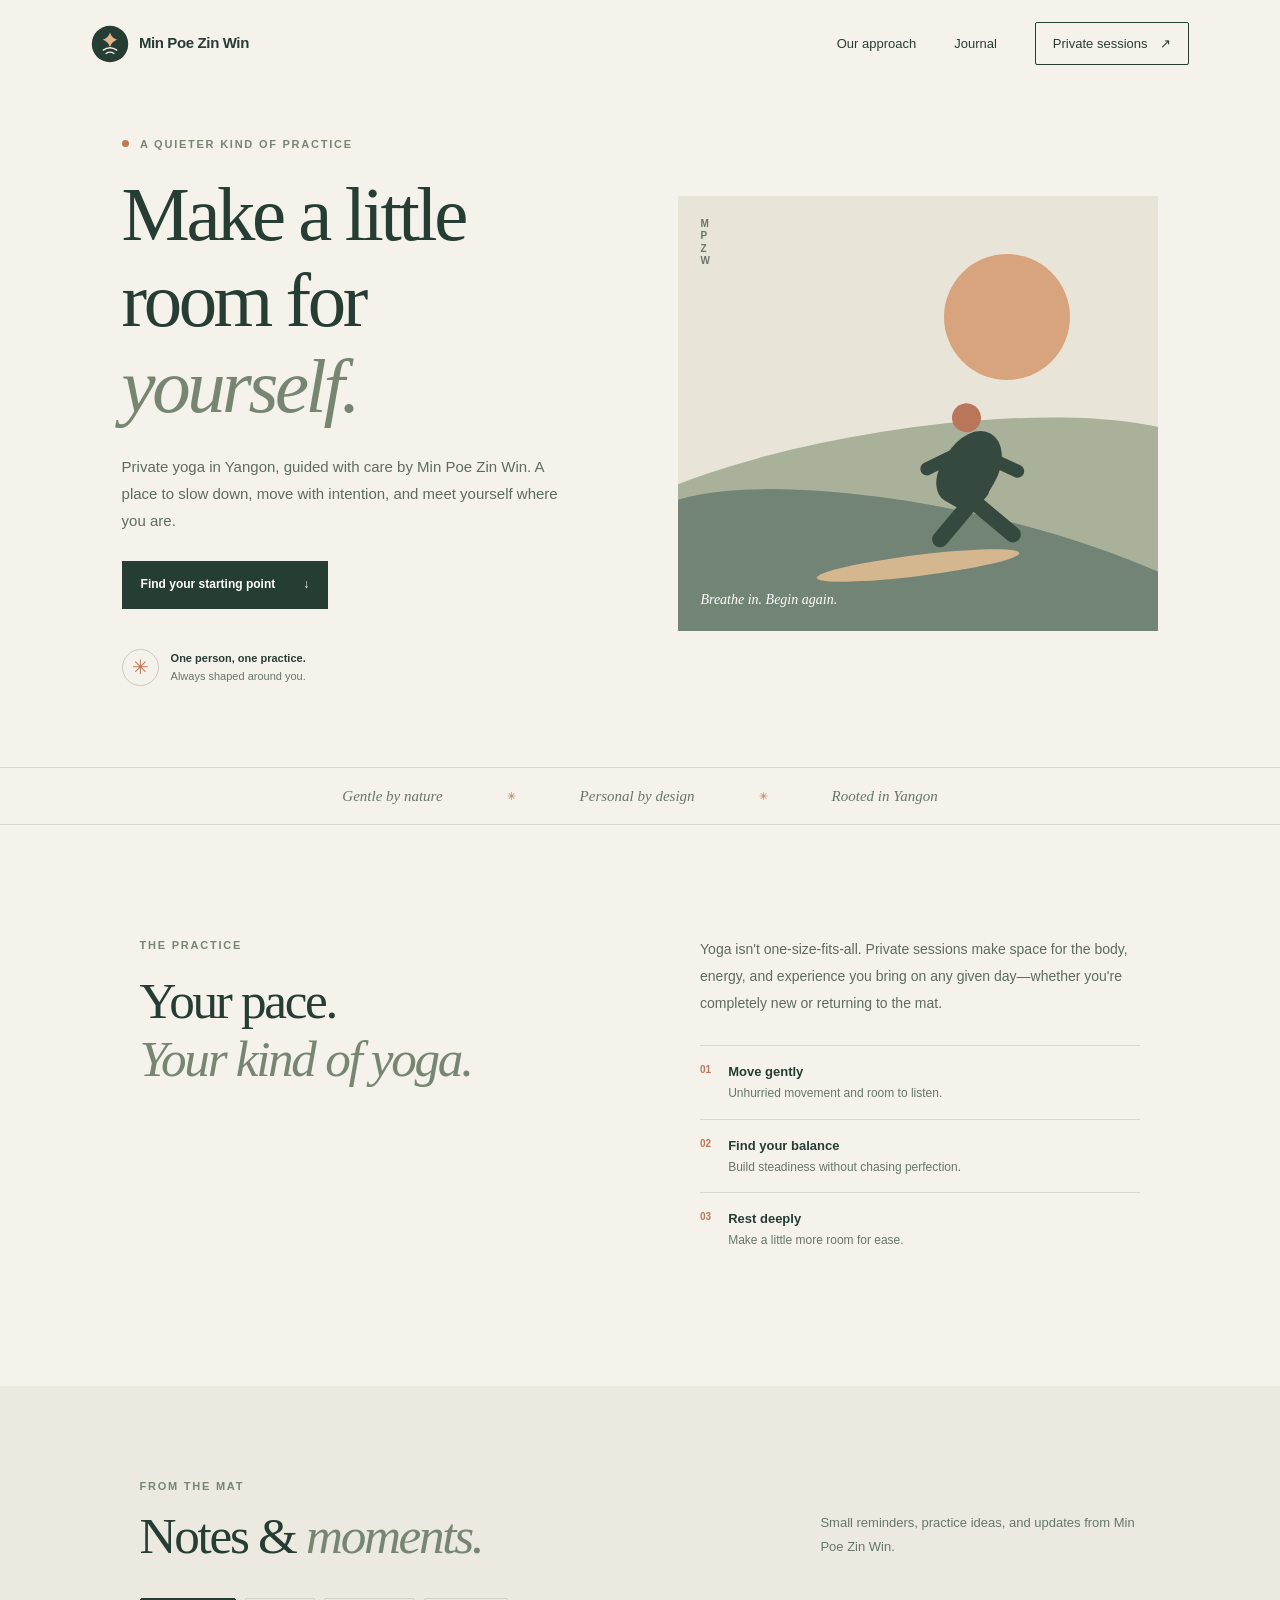
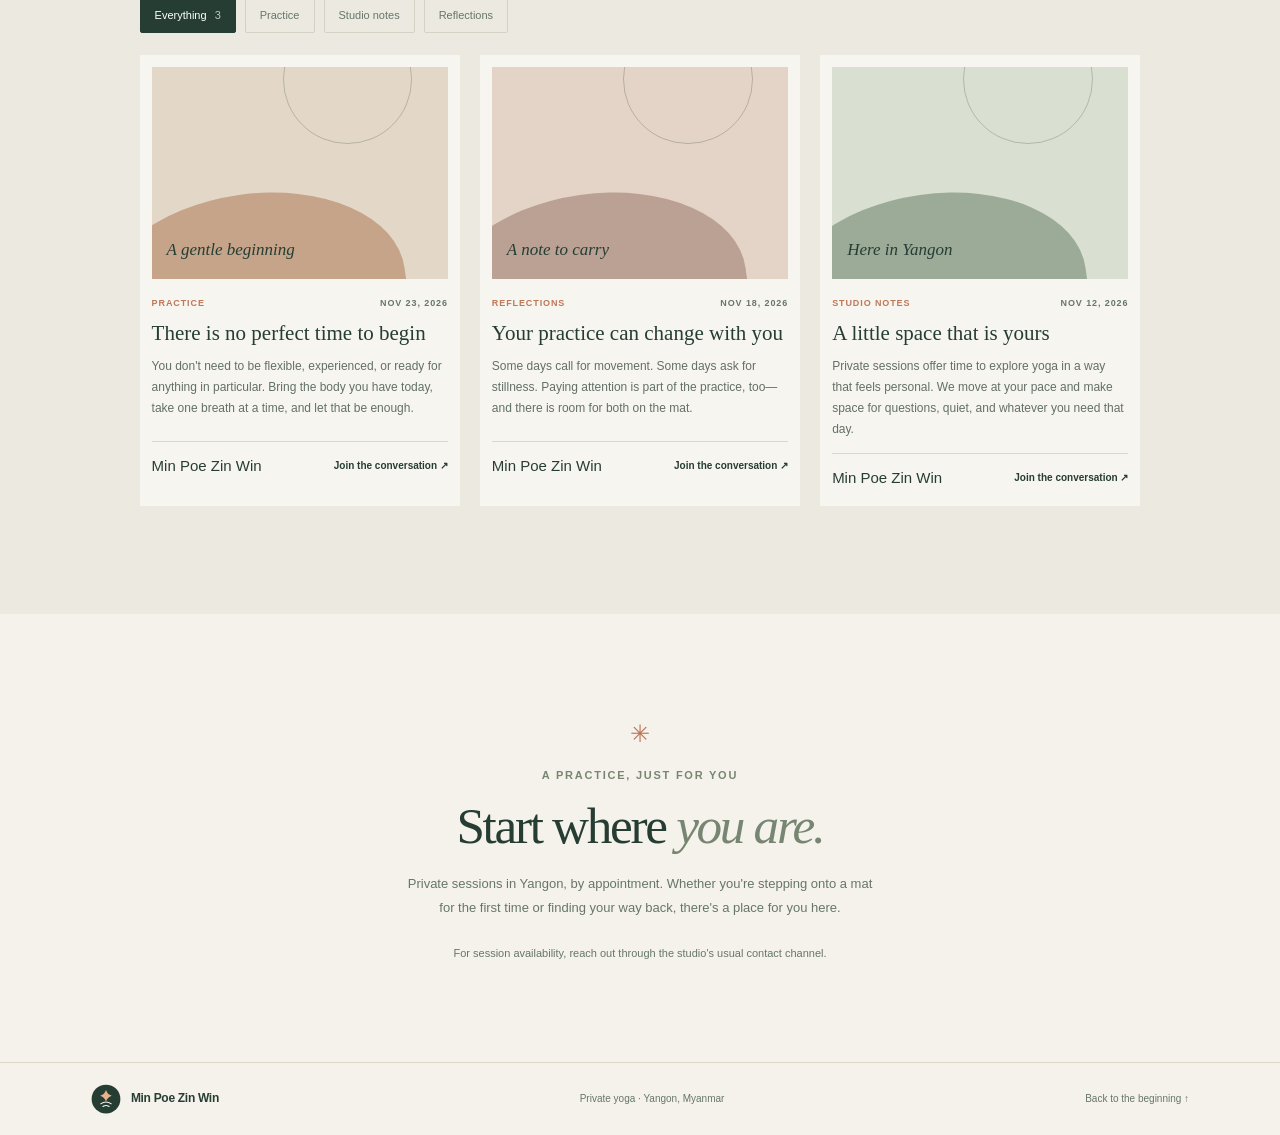
==== index.html @ b7e53327 "Build Min Poe Zin Win yoga website Co-authored-by: Copilot App <223556219+Copilot@users.noreply.gith" ====
<!doctype html>
<html lang="en">
  <head>
    <meta charset="utf-8">
    <meta name="viewport" content="width=device-width, initial-scale=1">
    <meta name="theme-color" content="#f5f2eb">
    <meta name="description" content="Private, thoughtful yoga in Yangon with Min Poe Zin Win. Find gentle practices, studio notes, and updates.">
    <title>Min Poe Zin Win — Private Yoga in Yangon</title>
    <link rel="icon" href="assets/mark.svg" type="image/svg+xml">
    <link rel="stylesheet" href="styles.css">
    <script src="app.js" defer></script>
  </head>
  <body>
    <a class="skip-link" href="#main">Skip to content</a>
    <header class="site-header">
      <a class="brand" href="#top" aria-label="Min Poe Zin Win home">
        <img src="assets/mark.svg" alt="" width="38" height="38">
        <span>Min Poe Zin Win</span>
      </a>
      <nav class="main-nav" aria-label="Main navigation">
        <a href="#approach">Our approach</a>
        <a href="#journal">Journal</a>
        <a class="nav-cta" href="#contact">Private sessions <span aria-hidden="true">↗</span></a>
      </nav>
    </header>

    <main id="main">
      <section class="hero" id="top" aria-labelledby="hero-title">
        <div class="hero-copy">
          <p class="eyebrow"><span class="eyebrow-dot"></span> A quieter kind of practice</p>
          <h1 id="hero-title">Make a little<br>room for <em>yourself.</em></h1>
          <p class="hero-description">Private yoga in Yangon, guided with care by Min Poe Zin Win. A place to slow down, move with intention, and meet yourself where you are.</p>
          <a class="button button-dark" href="#approach">Find your starting point <span aria-hidden="true">↓</span></a>
          <div class="hero-note">
            <span class="note-mark" aria-hidden="true">✳</span>
            <p>One person, one practice.<br><span>Always shaped around you.</span></p>
          </div>
        </div>
        <div class="hero-art" role="img" aria-label="Illustration of a calm yoga practice with a sun and layered hills">
          <div class="art-sun"></div>
          <div class="art-hill art-hill-back"></div>
          <div class="art-hill art-hill-front"></div>
          <div class="art-mat"></div>
          <div class="art-person">
            <span class="person-head"></span>
            <span class="person-body"></span>
            <span class="person-arm person-arm-left"></span>
            <span class="person-arm person-arm-right"></span>
            <span class="person-leg person-leg-left"></span>
            <span class="person-leg person-leg-right"></span>
          </div>
          <span class="art-caption">Breathe in. Begin again.</span>
          <span class="art-stamp" aria-hidden="true">M<br>P<br>Z<br>W</span>
        </div>
      </section>

      <section class="welcome-strip" aria-label="Studio values">
        <p>Gentle by nature</p><span aria-hidden="true">✳</span>
        <p>Personal by design</p><span aria-hidden="true">✳</span>
        <p>Rooted in Yangon</p>
      </section>

      <section class="approach section-shell" id="approach" aria-labelledby="approach-title">
        <div class="section-intro">
          <p class="eyebrow">The practice</p>
          <h2 id="approach-title">Your pace.<br><em>Your kind of yoga.</em></h2>
        </div>
        <div class="approach-copy">
          <p>Yoga isn't one-size-fits-all. Private sessions make space for the body, energy, and experience you bring on any given day—whether you're completely new or returning to the mat.</p>
          <div class="practice-list">
            <div><span class="practice-number">01</span><p><strong>Move gently</strong><br>Unhurried movement and room to listen.</p></div>
            <div><span class="practice-number">02</span><p><strong>Find your balance</strong><br>Build steadiness without chasing perfection.</p></div>
            <div><span class="practice-number">03</span><p><strong>Rest deeply</strong><br>Make a little more room for ease.</p></div>
          </div>
        </div>
      </section>

      <section class="journal" id="journal" aria-labelledby="journal-title">
        <div class="journal-heading section-shell">
          <div>
            <p class="eyebrow">From the mat</p>
            <h2 id="journal-title">Notes &amp; <em>moments.</em></h2>
          </div>
          <p class="journal-intro">Small reminders, practice ideas, and updates from Min Poe Zin Win.</p>
        </div>
        <div class="filters section-shell" role="group" aria-label="Filter journal posts">
          <button class="filter-button is-active" type="button" data-filter="all" aria-pressed="true">Everything <span data-count="all"></span></button>
          <button class="filter-button" type="button" data-filter="practice" aria-pressed="false">Practice</button>
          <button class="filter-button" type="button" data-filter="studio" aria-pressed="false">Studio notes</button>
          <button class="filter-button" type="button" data-filter="notes" aria-pressed="false">Reflections</button>
        </div>
        <div class="post-grid section-shell" id="post-grid" aria-live="polite">
          <p class="feed-message">Gathering the latest notes…</p>
        </div>
      </section>

      <section class="contact section-shell" id="contact" aria-labelledby="contact-title">
        <div class="contact-mark" aria-hidden="true">✳</div>
        <p class="eyebrow">A practice, just for you</p>
        <h2 id="contact-title">Start where <em>you are.</em></h2>
        <p class="contact-copy">Private sessions in Yangon, by appointment. Whether you're stepping onto a mat for the first time or finding your way back, there's a place for you here.</p>
        <div class="contact-action" id="contact-action">
          <p>For session availability, reach out through the studio's usual contact channel.</p>
        </div>
      </section>
    </main>

    <footer class="site-footer">
      <a class="brand footer-brand" href="#top">
        <img src="assets/mark.svg" alt="" width="30" height="30">
        <span>Min Poe Zin Win</span>
      </a>
      <p>Private yoga · Yangon, Myanmar</p>
      <a href="#top">Back to the beginning ↑</a>
    </footer>
  </body>
</html>
---- styles.css ----
:root {
  color-scheme: light;
  --paper: #f5f2eb;
  --paper-deep: #ebe6da;
  --ink: #263d34;
  --ink-soft: #66766b;
  --moss: #768672;
  --clay: #bd785a;
  --line: #dcd7ca;
  --serif: "Playfair Display", Georgia, serif;
  --sans: "DM Sans", "Segoe UI", sans-serif;
}

* { box-sizing: border-box; }
html { scroll-behavior: smooth; }
body { margin: 0; background: var(--paper); color: var(--ink); font-family: var(--sans); font-size: 15px; line-height: 1.65; }
a { color: inherit; }
button { font: inherit; }
.skip-link { position: absolute; z-index: 20; top: 8px; left: 8px; padding: 10px 14px; transform: translateY(-150%); background: var(--ink); color: white; }
.skip-link:focus { transform: translateY(0); }
.site-header { display: flex; align-items: center; justify-content: space-between; max-width: 1440px; margin: auto; padding: 22px 7.1%; }
.brand { display: inline-flex; align-items: center; gap: 10px; text-decoration: none; font-size: 15px; font-weight: 700; letter-spacing: -.025em; }
.brand img { display: block; }
.main-nav { display: flex; align-items: center; gap: 38px; font-size: 13px; }
.main-nav a, .site-footer a { text-decoration: none; }
.main-nav a:hover, .site-footer a:hover { color: var(--clay); }
.main-nav .nav-cta { padding: 10px 17px; border: 1px solid var(--ink); border-radius: 2px; }
.nav-cta span { padding-left: 9px; }
.hero { display: grid; grid-template-columns: 1fr 1fr; gap: 7%; align-items: center; max-width: 1440px; min-height: 604px; margin: auto; padding: 48px 9.5% 76px; }
.hero-copy { max-width: 510px; padding-bottom: 5px; }
.eyebrow { margin: 0 0 18px; color: var(--moss); font-size: 11px; font-weight: 700; letter-spacing: .16em; text-transform: uppercase; }
.eyebrow-dot { display: inline-block; width: 7px; height: 7px; margin-right: 7px; border-radius: 50%; background: var(--clay); vertical-align: 1px; }
h1, h2 { margin: 0; font-family: var(--serif); font-weight: 500; letter-spacing: -.045em; line-height: 1.12; }
h1 { font-size: clamp(52px, 6vw, 79px); }
h1 em, h2 em { color: var(--moss); font-weight: 500; }
.hero-description { max-width: 440px; margin: 23px 0 27px; color: #5d6b61; font-size: 15px; line-height: 1.8; }
.button { display: inline-flex; align-items: center; justify-content: space-between; gap: 28px; min-height: 48px; padding: 0 19px; text-decoration: none; font-size: 12px; font-weight: 600; }
.button-dark { background: var(--ink); color: #fff; transition: background .2s ease, transform .2s ease; }
.button-dark:hover { transform: translateY(-2px); background: #38564a; }
.hero-note { display: flex; align-items: center; gap: 12px; margin-top: 40px; }
.note-mark { display: grid; width: 37px; height: 37px; place-items: center; border: 1px solid #c8caba; border-radius: 50%; color: var(--clay); font-size: 20px; }
.hero-note p { margin: 0; font-size: 11px; font-weight: 600; line-height: 1.65; }
.hero-note p span { color: var(--ink-soft); font-weight: 400; }
.hero-art { position: relative; width: min(100%, 480px); height: 435px; justify-self: end; overflow: hidden; background: #e8e4d7; }
.art-sun { position: absolute; top: 58px; right: 88px; width: 126px; height: 126px; border-radius: 50%; background: #d7a47d; }
.art-hill { position: absolute; right: -15%; bottom: -27%; left: -12%; height: 65%; border-radius: 50% 50% 0 0 / 30% 30% 0 0; }
.art-hill-back { bottom: -19%; left: -21%; background: #aab19a; transform: rotate(-9deg); }
.art-hill-front { bottom: -37%; right: -20%; background: #718475; transform: rotate(12deg); }
.art-mat { position: absolute; bottom: 55px; left: 50%; width: 204px; height: 21px; border-radius: 50%; background: #d4b68f; transform: translateX(-50%) rotate(-7deg); }
.art-person { position: absolute; bottom: 74px; left: calc(50% - 13px); width: 135px; height: 164px; transform: rotate(-8deg); }
.person-head, .person-body, .person-arm, .person-leg { position: absolute; display: block; background: #35493e; }
.person-head { top: 10px; left: 55px; width: 29px; height: 29px; border-radius: 50%; background: #b97658; }
.person-body { top: 35px; left: 39px; width: 55px; height: 81px; border-radius: 50% 50% 38% 38%; transform: rotate(38deg); }
.person-arm { top: 50px; width: 13px; height: 70px; border-radius: 20px; transform-origin: top; }
.person-arm-left { left: 53px; transform: rotate(-57deg); }
.person-arm-right { left: 77px; transform: rotate(72deg); }
.person-leg { top: 93px; width: 16px; height: 80px; border-radius: 20px; transform-origin: top; }
.person-leg-left { left: 43px; transform: rotate(-42deg); }
.person-leg-right { left: 72px; transform: rotate(48deg); }
.art-caption { position: absolute; bottom: 19px; left: 22px; color: #fff; font-family: var(--serif); font-size: 14px; font-style: italic; }
.art-stamp { position: absolute; top: 22px; left: 22px; color: rgba(38, 61, 52, .66); font-size: 10px; font-weight: 700; line-height: 1.25; }
.welcome-strip { display: flex; align-items: center; justify-content: center; gap: clamp(16px, 5vw, 72px); padding: 16px 24px; border-top: 1px solid var(--line); border-bottom: 1px solid var(--line); color: var(--ink-soft); }
.welcome-strip p { margin: 0; font-family: var(--serif); font-size: 15px; font-style: italic; }
.welcome-strip span { color: var(--clay); font-size: 11px; }
.section-shell { max-width: 1180px; margin: auto; padding-right: 7%; padding-left: 7%; }
.approach { display: grid; grid-template-columns: 1fr 1fr; gap: 12%; padding-top: 111px; padding-bottom: 120px; }
h2 { font-size: clamp(38px, 4vw, 52px); }
.approach-copy > p { max-width: 500px; margin: 0 0 29px; color: #5d6b61; font-size: 14px; line-height: 1.9; }
.practice-list > div { display: flex; gap: 17px; padding: 15px 0; border-top: 1px solid var(--line); }
.practice-number { padding-top: 1px; color: var(--clay); font-size: 10px; font-weight: 700; }
.practice-list p { margin: 0; color: var(--ink-soft); font-size: 12px; line-height: 1.7; }
.practice-list strong { color: var(--ink); font-size: 13px; }
.journal { padding: 91px 0 108px; background: #ece9e0; }
.journal-heading { display: flex; align-items: end; justify-content: space-between; gap: 30px; }
.journal-heading .eyebrow { margin-bottom: 12px; }
.journal-intro { max-width: 320px; margin: 0 0 6px; color: var(--ink-soft); font-size: 13px; line-height: 1.8; }
.filters { display: flex; flex-wrap: wrap; gap: 9px; margin-top: 34px; margin-bottom: 22px; }
.filter-button { min-height: 35px; padding: 0 14px; border: 1px solid #d5d1c5; border-radius: 2px; background: transparent; color: var(--ink-soft); cursor: pointer; font-size: 11px; }
.filter-button:hover, .filter-button.is-active { border-color: var(--ink); background: var(--ink); color: #fff; }
.filter-button:focus-visible, a:focus-visible, button:focus-visible { outline: 3px solid #bd785a; outline-offset: 3px; }
.filter-button [data-count] { padding-left: 5px; opacity: .7; }
.post-grid { display: grid; grid-template-columns: repeat(3, minmax(0, 1fr)); gap: 20px; }
.feed-message { grid-column: 1 / -1; margin: 14px 0; color: var(--ink-soft); font-size: 13px; }
.post-card { min-width: 0; padding: 12px 12px 0; background: #f7f5ef; }
.post-gallery, .post-art { position: relative; display: block; width: 100%; aspect-ratio: 1.4; overflow: hidden; background: #e6dece; }
.post-gallery { display: grid; grid-template-columns: 1fr; gap: 2px; }
.post-gallery.has-multiple { grid-template-columns: repeat(2, 1fr); }
.post-gallery img { width: 100%; height: 100%; min-height: 0; object-fit: cover; }
.post-art { display: flex; align-items: end; padding: 15px; }
.post-art::before, .post-art::after { position: absolute; display: block; content: ""; }
.post-art::before { top: -25%; right: 12%; width: 43%; aspect-ratio: 1; border: 1px solid rgba(38, 61, 52, .24); border-radius: 50%; }
.post-art::after { right: 14%; bottom: -50%; left: -18%; height: 90%; border-radius: 50% 50% 0 0; background: rgba(82, 111, 87, .4); transform: rotate(-8deg); }
.post-art--practice { background: #e3d8c8; }
.post-art--practice::after { background: rgba(174, 123, 86, .55); }
.post-art--studio { background: #d9e0d2; }
.post-art--studio::after { background: rgba(97, 121, 97, .5); }
.post-art--notes { background: #e4d3c7; }
.post-art--notes::after { background: rgba(133, 100, 84, .45); }
.post-art-label { position: relative; z-index: 1; color: var(--ink); font-family: var(--serif); font-size: 17px; font-style: italic; }
.post-meta { display: flex; align-items: center; justify-content: space-between; gap: 10px; margin: 17px 0 9px; color: var(--ink-soft); font-size: 9px; font-weight: 600; letter-spacing: .1em; text-transform: uppercase; }
.post-category { color: var(--clay); }
.post-card h3 { margin: 0 0 9px; font-family: var(--serif); font-size: 21px; font-weight: 500; line-height: 1.3; }
.post-body { min-height: 72px; margin: 0 0 13px; color: #627067; font-size: 12px; line-height: 1.75; white-space: pre-line; }
.post-actions { display: flex; align-items: center; justify-content: space-between; gap: 12px; padding: 12px 0 15px; border-top: 1px solid var(--line); }
.post-actions a { color: var(--ink); font-size: 10px; font-weight: 600; text-decoration: none; }
.post-actions a:hover { color: var(--clay); }
.contact { padding-top: 100px; padding-bottom: 100px; text-align: center; }
.contact-mark { margin-bottom: 13px; color: var(--clay); font-size: 24px; }
.contact .eyebrow { margin-bottom: 13px; }
.contact-copy { max-width: 480px; margin: 17px auto 23px; color: var(--ink-soft); font-size: 13px; line-height: 1.9; }
.contact-action p { margin: 0; color: var(--ink-soft); font-size: 11px; }
.contact-action .button { margin-top: 7px; }
.site-footer { display: flex; align-items: center; justify-content: space-between; gap: 20px; padding: 21px 7.1%; border-top: 1px solid var(--line); color: var(--ink-soft); font-size: 10px; }
.site-footer p { margin: 0; }
.footer-brand { color: var(--ink); font-size: 12px; }
.footer-brand img { width: 30px; height: 30px; }
@media (min-width: 1441px) { .hero { min-height: 660px; } }
@media (max-width: 850px) {
  .site-header { padding-right: 5%; padding-left: 5%; }
  .hero { gap: 5%; padding-right: 6%; padding-left: 6%; }
  .hero-art { height: 380px; }
  .approach { gap: 7%; }
  .section-shell { padding-right: 5%; padding-left: 5%; }
  .post-grid { gap: 13px; }
  .post-card { padding-right: 9px; padding-left: 9px; }
  .post-card h3 { font-size: 18px; }
}
@media (max-width: 650px) {
  .site-header { padding-top: 15px; padding-bottom: 15px; }
  .brand { gap: 7px; font-size: 13px; }
  .brand img { width: 32px; height: 32px; }
  .main-nav { gap: 15px; }
  .main-nav a { font-size: 11px; }
  .main-nav a:first-child { display: none; }
  .main-nav .nav-cta { padding: 7px 9px; }
  .hero { grid-template-columns: 1fr; gap: 34px; padding-top: 46px; padding-bottom: 50px; }
  .hero-copy { max-width: 520px; }
  h1 { font-size: clamp(54px, 12vw, 73px); }
  .hero-description { font-size: 14px; }
  .hero-note { margin-top: 28px; }
  .hero-art { width: 100%; height: min(80vw, 385px); justify-self: stretch; }
  .welcome-strip { gap: 12px; padding: 14px 10px; }
  .welcome-strip p { font-size: 12px; }
  .welcome-strip span { font-size: 9px; }
  .approach { grid-template-columns: 1fr; gap: 28px; padding-top: 72px; padding-bottom: 76px; }
  .journal { padding-top: 70px; padding-bottom: 75px; }
  .journal-heading { display: block; }
  .journal-intro { margin-top: 13px; }
  .filters { gap: 7px; margin-top: 25px; }
  .filter-button { padding: 0 10px; font-size: 10px; }
  .post-grid { grid-template-columns: 1fr; gap: 16px; }
  .post-card { padding: 12px 12px 0; }
  .post-card h3 { font-size: 21px; }
  .post-body { min-height: 0; }
  .post-gallery, .post-art { aspect-ratio: 1.65; }
  .contact { padding-top: 75px; padding-bottom: 77px; }
  .site-footer { flex-wrap: wrap; padding: 18px 5%; }
  .site-footer p { order: 1; width: 100%; }
}
@media (prefers-reduced-motion: reduce) {
  html { scroll-behavior: auto; }
  *, *::before, *::after { transition-duration: .01ms !important; }
}
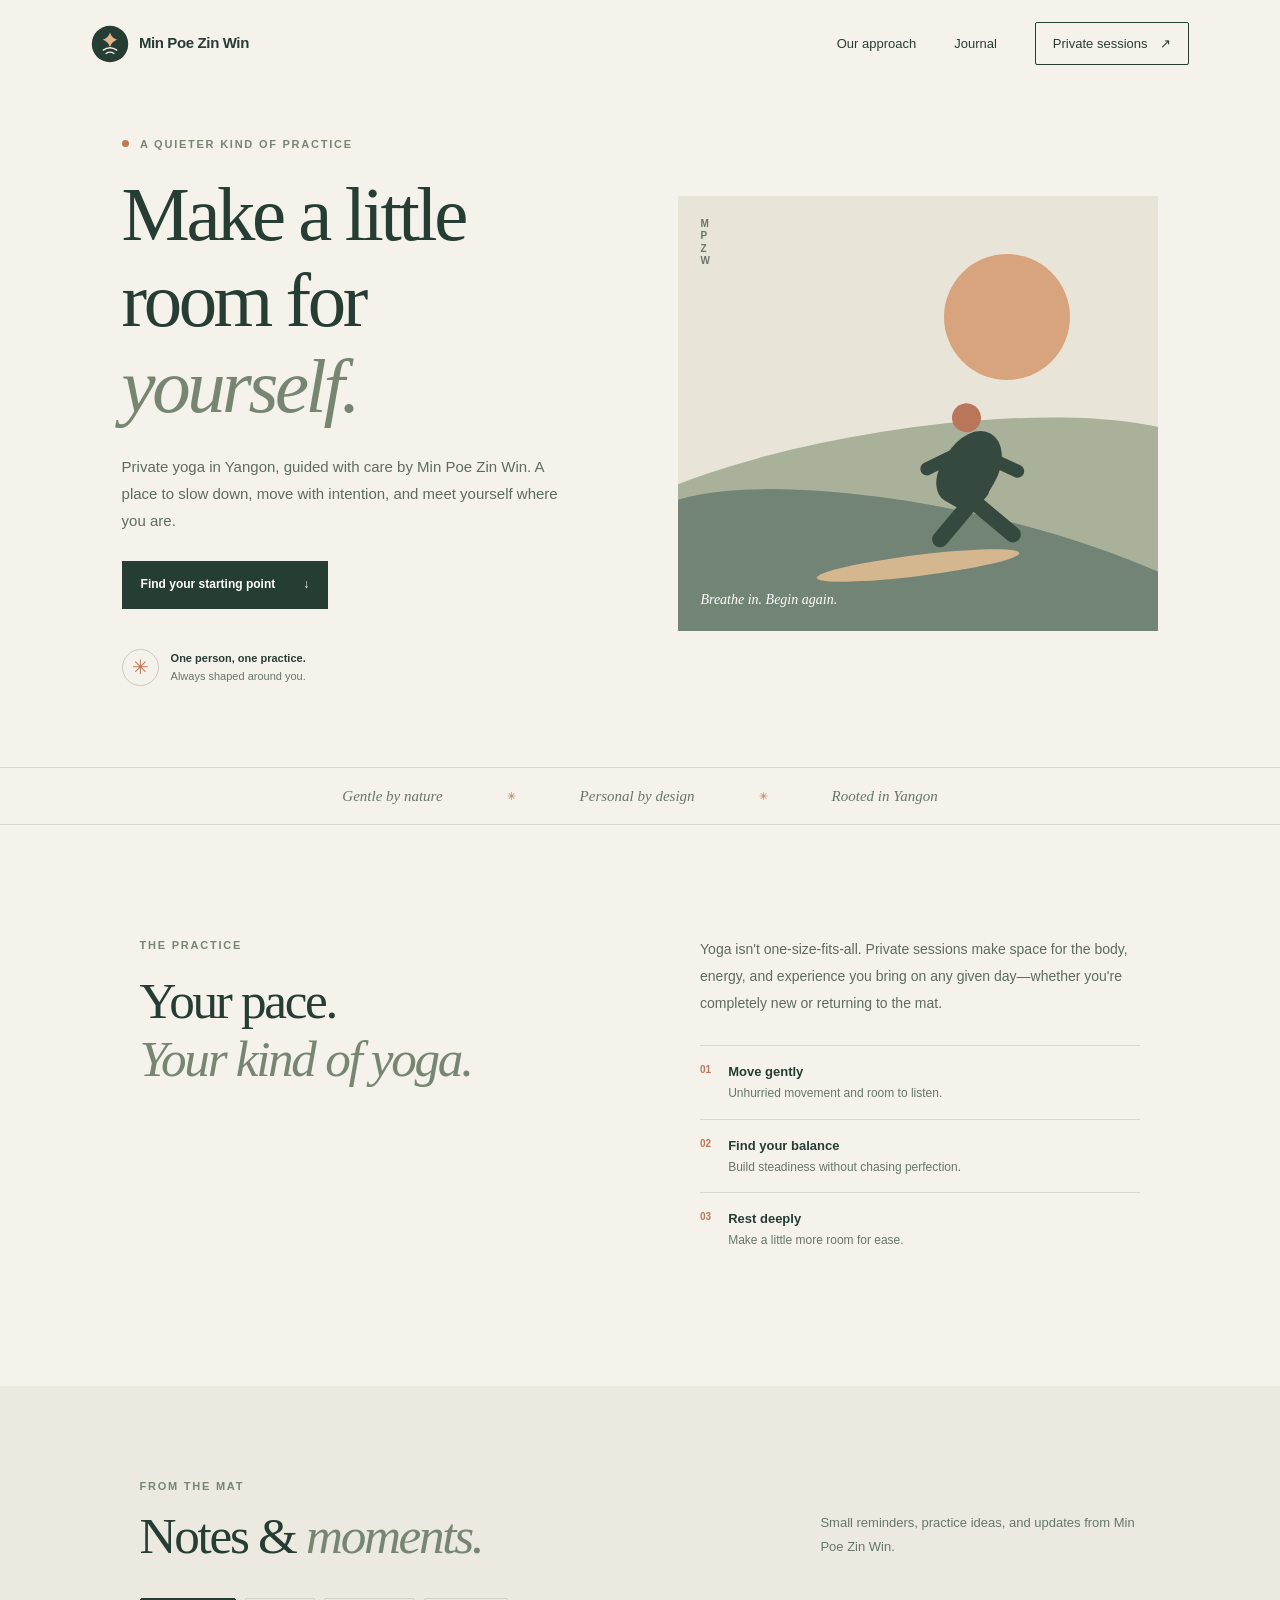
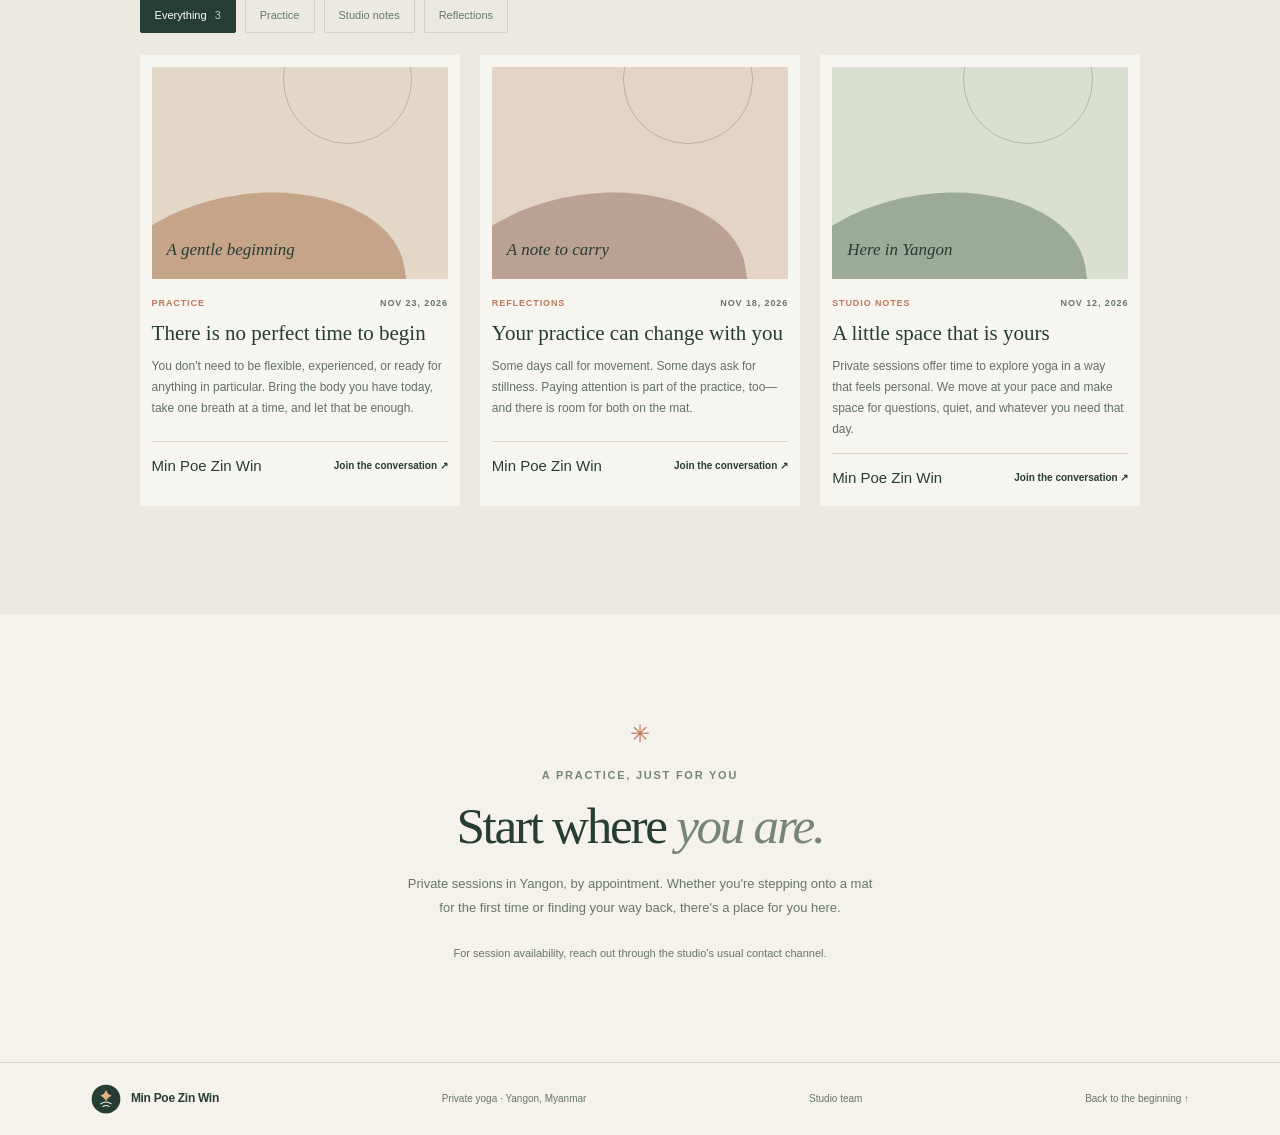
==== commit c55adb64: "Add GitHub-based photo publishing flow Co-authored-by: Copilot App <223556219+Copilot@users.noreply." ====
--- a/index.html
+++ b/index.html
@@ -111,6 +111,7 @@
         <span>Min Poe Zin Win</span>
       </a>
       <p>Private yoga · Yangon, Myanmar</p>
+      <a href="admin.html">Studio team</a>
       <a href="#top">Back to the beginning ↑</a>
     </footer>
   </body>
--- a/styles.css
+++ b/styles.css
@@ -114,6 +114,53 @@
 .site-footer p { margin: 0; }
 .footer-brand { color: var(--ink); font-size: 12px; }
 .footer-brand img { width: 30px; height: 30px; }
+.admin-shell { max-width: 1050px; margin: auto; padding: 66px 7% 90px; }
+.admin-back { color: var(--ink-soft); font-size: 12px; text-decoration: none; }
+.admin-back:hover { color: var(--clay); }
+.admin-intro { max-width: 700px; margin: 42px 0 34px; }
+.admin-intro h1 { font-size: clamp(42px, 6vw, 64px); }
+.admin-intro > p:last-child { max-width: 590px; margin: 17px 0 0; color: var(--ink-soft); }
+.admin-notice { margin-bottom: 30px; padding: 16px 19px; border-left: 3px solid var(--moss); background: #e9e9df; color: #536258; font-size: 12px; line-height: 1.8; }
+.admin-notice strong { color: var(--ink); }
+.admin-grid { display: grid; grid-template-columns: minmax(0, 1.1fr) minmax(260px, .9fr); gap: 24px; align-items: start; }
+.admin-panel { padding: 24px; background: #fffdfa; }
+.admin-panel h2 { margin: 0 0 18px; font-family: var(--serif); font-size: 25px; font-weight: 500; }
+.admin-field { display: grid; gap: 7px; margin-bottom: 17px; }
+.admin-field label { color: var(--ink); font-size: 11px; font-weight: 700; }
+.admin-field small, .admin-help { color: var(--ink-soft); font-size: 10px; line-height: 1.7; }
+.admin-field input, .admin-field select, .admin-field textarea, .admin-output {
+  width: 100%;
+  padding: 11px 12px;
+  border: 1px solid #d5d1c5;
+  border-radius: 0;
+  background: #fff;
+  color: var(--ink);
+  font: inherit;
+  font-size: 12px;
+}
+.admin-field textarea { min-height: 100px; resize: vertical; }
+.admin-field input:focus, .admin-field select:focus, .admin-field textarea:focus, .admin-output:focus { outline: 2px solid var(--moss); outline-offset: 2px; }
+.admin-field input[type="file"] { padding: 9px; }
+.admin-field input[type="file"]::file-selector-button { margin-right: 10px; padding: 7px 10px; border: 0; background: var(--paper-deep); color: var(--ink); cursor: pointer; font: inherit; }
+.admin-actions { display: flex; flex-wrap: wrap; gap: 10px; margin-top: 20px; }
+.admin-button, .admin-link-button { display: inline-flex; min-height: 42px; align-items: center; justify-content: center; padding: 0 14px; border: 1px solid var(--ink); background: var(--ink); color: #fff; cursor: pointer; font: inherit; font-size: 11px; font-weight: 600; text-align: center; text-decoration: none; }
+.admin-button:hover, .admin-link-button:hover { background: #38564a; }
+.admin-link-button.secondary { background: transparent; color: var(--ink); }
+.admin-link-button.secondary:hover { background: var(--paper-deep); }
+.admin-preview { min-height: 180px; margin-bottom: 16px; overflow: hidden; background: var(--paper-deep); }
+.admin-preview img { display: block; width: 100%; max-height: 300px; object-fit: cover; }
+.admin-preview-placeholder { display: grid; min-height: 180px; place-items: center; padding: 24px; color: var(--ink-soft); font-family: var(--serif); font-size: 16px; font-style: italic; text-align: center; }
+.admin-preview-category { margin: 18px 0 7px; color: var(--clay); font-size: 9px; font-weight: 700; letter-spacing: .12em; text-transform: uppercase; }
+.admin-preview h3 { margin: 0; font-family: var(--serif); font-size: 24px; font-weight: 500; line-height: 1.3; }
+.admin-preview-caption { margin: 10px 0 0; color: var(--ink-soft); font-size: 12px; line-height: 1.8; white-space: pre-line; }
+.admin-status { min-height: 26px; margin: 12px 0 0; color: var(--ink-soft); font-size: 11px; }
+.admin-status[data-kind="error"] { color: #a13e2d; }
+.admin-status[data-kind="success"] { color: #38664c; }
+.admin-output-wrap { margin-top: 22px; }
+.admin-output-wrap[hidden], .admin-preview img[hidden] { display: none; }
+.admin-output { min-height: 300px; margin-top: 9px; font-family: Consolas, "Courier New", monospace; font-size: 10px; line-height: 1.5; }
+.admin-publish-steps { margin: 24px 0 0; padding: 18px 20px; background: #e9e9df; color: #536258; font-size: 11px; line-height: 1.9; }
+.admin-publish-steps strong { color: var(--ink); }
 @media (min-width: 1441px) { .hero { min-height: 660px; } }
 @media (max-width: 850px) {
   .site-header { padding-right: 5%; padding-left: 5%; }
@@ -124,6 +171,7 @@
   .post-grid { gap: 13px; }
   .post-card { padding-right: 9px; padding-left: 9px; }
   .post-card h3 { font-size: 18px; }
+  .admin-shell { padding-right: 5%; padding-left: 5%; }
 }
 @media (max-width: 650px) {
   .site-header { padding-top: 15px; padding-bottom: 15px; }
@@ -156,6 +204,11 @@
   .contact { padding-top: 75px; padding-bottom: 77px; }
   .site-footer { flex-wrap: wrap; padding: 18px 5%; }
   .site-footer p { order: 1; width: 100%; }
+  .admin-shell { padding-top: 44px; padding-bottom: 60px; }
+  .admin-intro { margin-top: 32px; }
+  .admin-grid { grid-template-columns: 1fr; }
+  .admin-panel { padding: 18px; }
+  .site-footer > a:not(.brand) { font-size: 9px; }
 }
 @media (prefers-reduced-motion: reduce) {
   html { scroll-behavior: auto; }
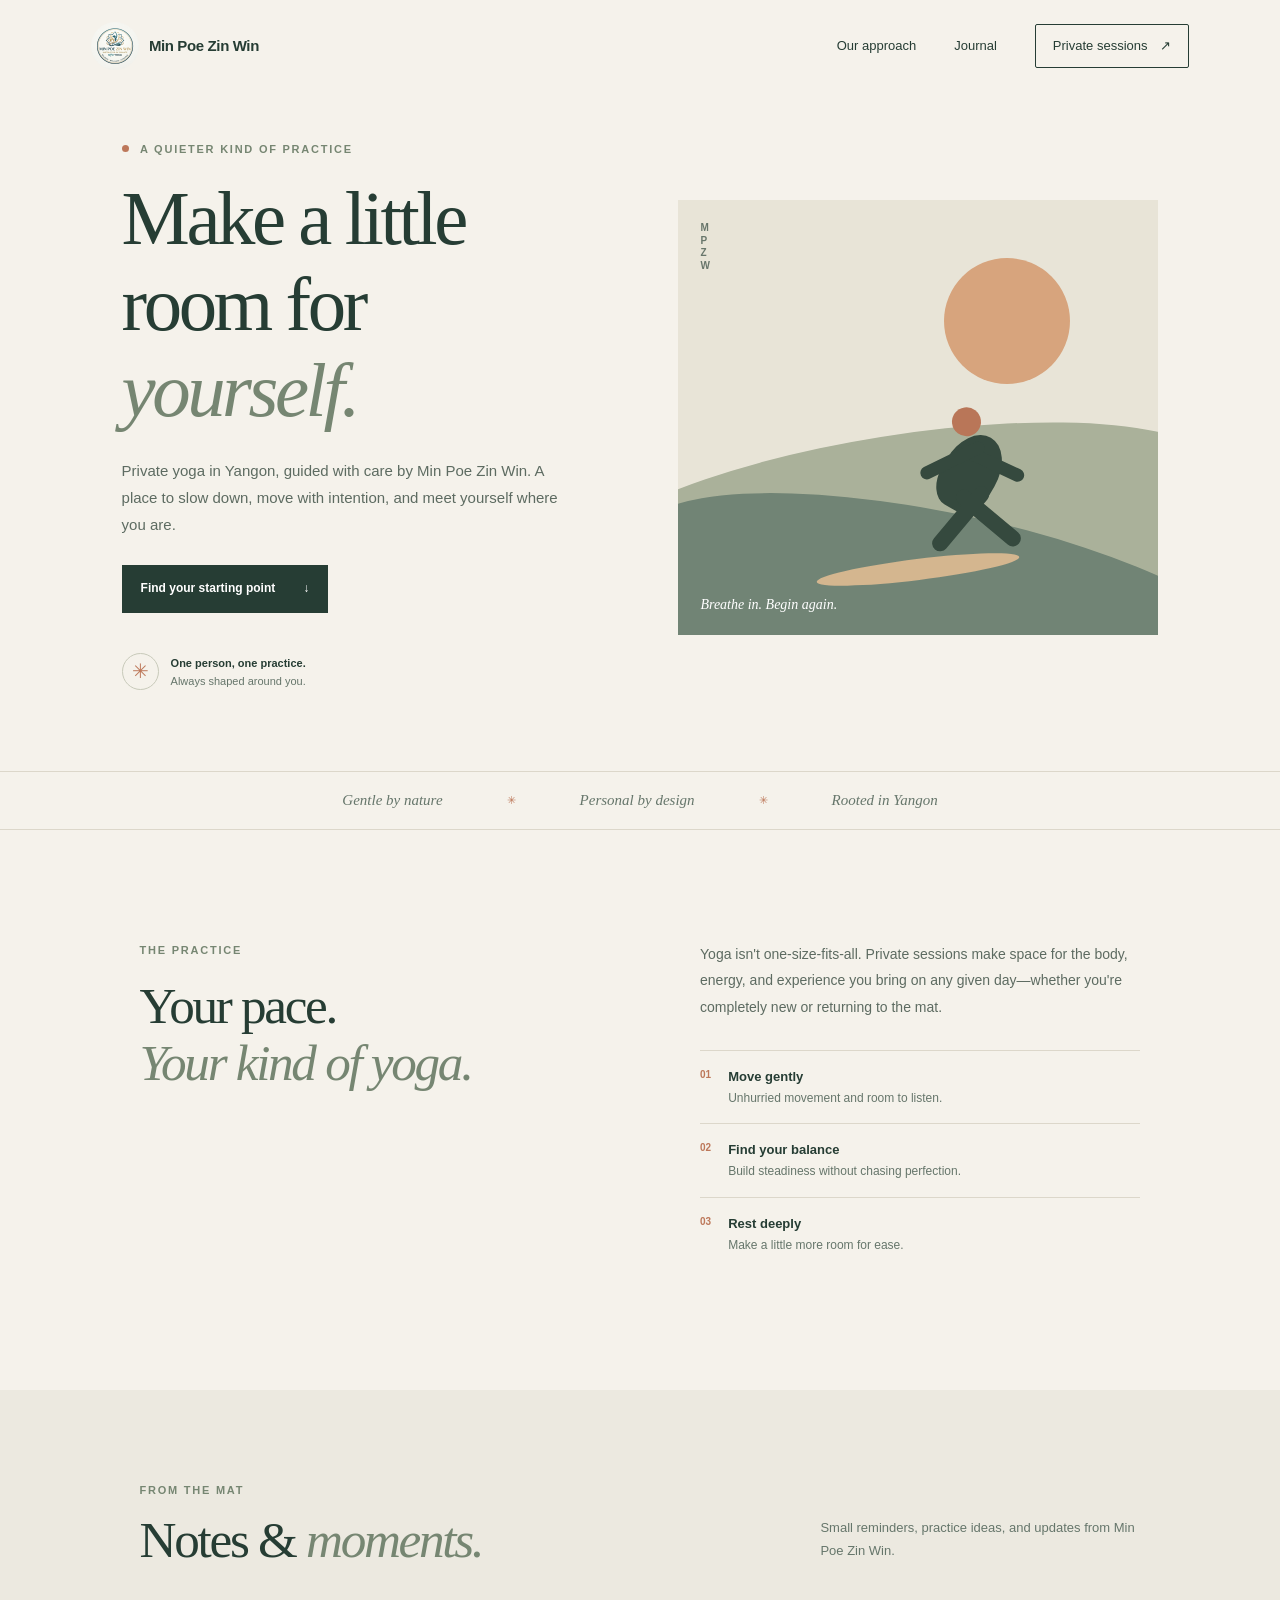
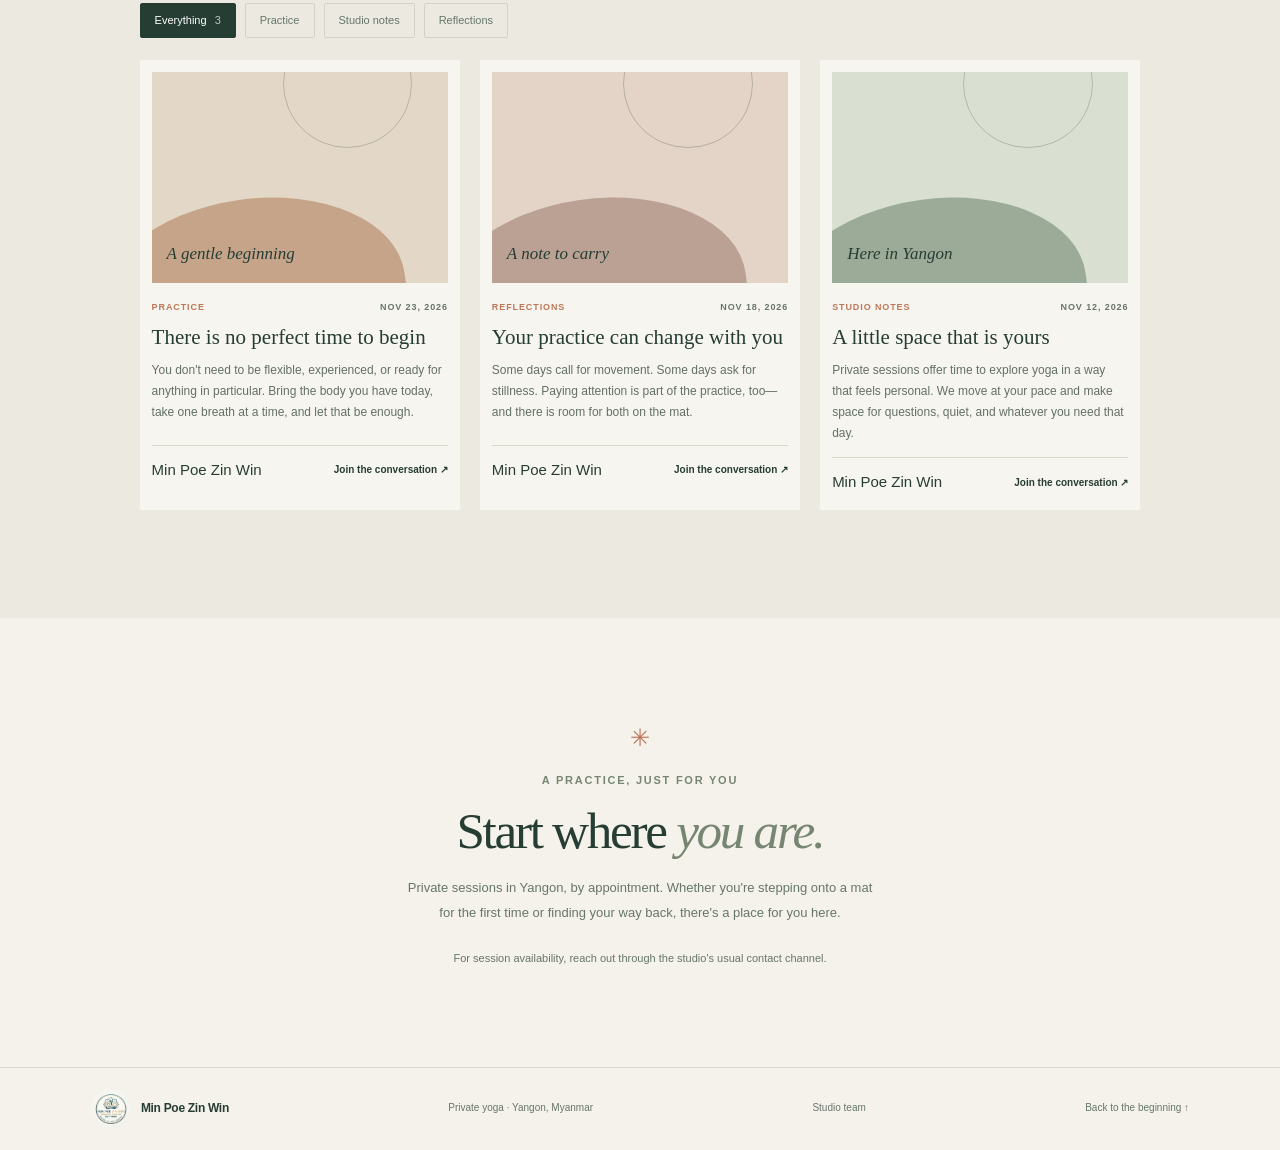
==== commit 129dcadb: "Apply official Min Poe Zin Win logo Co-authored-by: Copilot App <223556219+Copilot@users.noreply.git" ====
--- a/index.html
+++ b/index.html
@@ -6,7 +6,8 @@
     <meta name="theme-color" content="#f5f2eb">
     <meta name="description" content="Private, thoughtful yoga in Yangon with Min Poe Zin Win. Find gentle practices, studio notes, and updates.">
     <title>Min Poe Zin Win — Private Yoga in Yangon</title>
-    <link rel="icon" href="assets/mark.svg" type="image/svg+xml">
+    <link rel="icon" href="assets/favicon-32.png" type="image/png" sizes="32x32">
+    <link rel="apple-touch-icon" href="assets/apple-touch-icon.png" sizes="180x180">
     <link rel="stylesheet" href="styles.css">
     <script src="app.js" defer></script>
   </head>
@@ -14,7 +15,7 @@
     <a class="skip-link" href="#main">Skip to content</a>
     <header class="site-header">
       <a class="brand" href="#top" aria-label="Min Poe Zin Win home">
-        <img src="assets/mark.svg" alt="" width="38" height="38">
+        <img src="assets/min-poe-zin-win-logo.jpeg" alt="Min Poe Zin Win" width="48" height="48">
         <span>Min Poe Zin Win</span>
       </a>
       <nav class="main-nav" aria-label="Main navigation">
@@ -107,7 +108,7 @@
 
     <footer class="site-footer">
       <a class="brand footer-brand" href="#top">
-        <img src="assets/mark.svg" alt="" width="30" height="30">
+        <img src="assets/min-poe-zin-win-logo.jpeg" alt="Min Poe Zin Win" width="40" height="40">
         <span>Min Poe Zin Win</span>
       </a>
       <p>Private yoga · Yangon, Myanmar</p>
--- a/styles.css
+++ b/styles.css
@@ -20,7 +20,7 @@
 .skip-link:focus { transform: translateY(0); }
 .site-header { display: flex; align-items: center; justify-content: space-between; max-width: 1440px; margin: auto; padding: 22px 7.1%; }
 .brand { display: inline-flex; align-items: center; gap: 10px; text-decoration: none; font-size: 15px; font-weight: 700; letter-spacing: -.025em; }
-.brand img { display: block; }
+.brand img { display: block; flex: 0 0 auto; border-radius: 50%; object-fit: cover; object-position: center; }
 .main-nav { display: flex; align-items: center; gap: 38px; font-size: 13px; }
 .main-nav a, .site-footer a { text-decoration: none; }
 .main-nav a:hover, .site-footer a:hover { color: var(--clay); }
@@ -113,7 +113,7 @@
 .site-footer { display: flex; align-items: center; justify-content: space-between; gap: 20px; padding: 21px 7.1%; border-top: 1px solid var(--line); color: var(--ink-soft); font-size: 10px; }
 .site-footer p { margin: 0; }
 .footer-brand { color: var(--ink); font-size: 12px; }
-.footer-brand img { width: 30px; height: 30px; }
+.footer-brand img { width: 40px; height: 40px; }
 .admin-shell { max-width: 1050px; margin: auto; padding: 66px 7% 90px; }
 .admin-back { color: var(--ink-soft); font-size: 12px; text-decoration: none; }
 .admin-back:hover { color: var(--clay); }
@@ -176,7 +176,7 @@
 @media (max-width: 650px) {
   .site-header { padding-top: 15px; padding-bottom: 15px; }
   .brand { gap: 7px; font-size: 13px; }
-  .brand img { width: 32px; height: 32px; }
+  .brand img { width: 40px; height: 40px; }
   .main-nav { gap: 15px; }
   .main-nav a { font-size: 11px; }
   .main-nav a:first-child { display: none; }
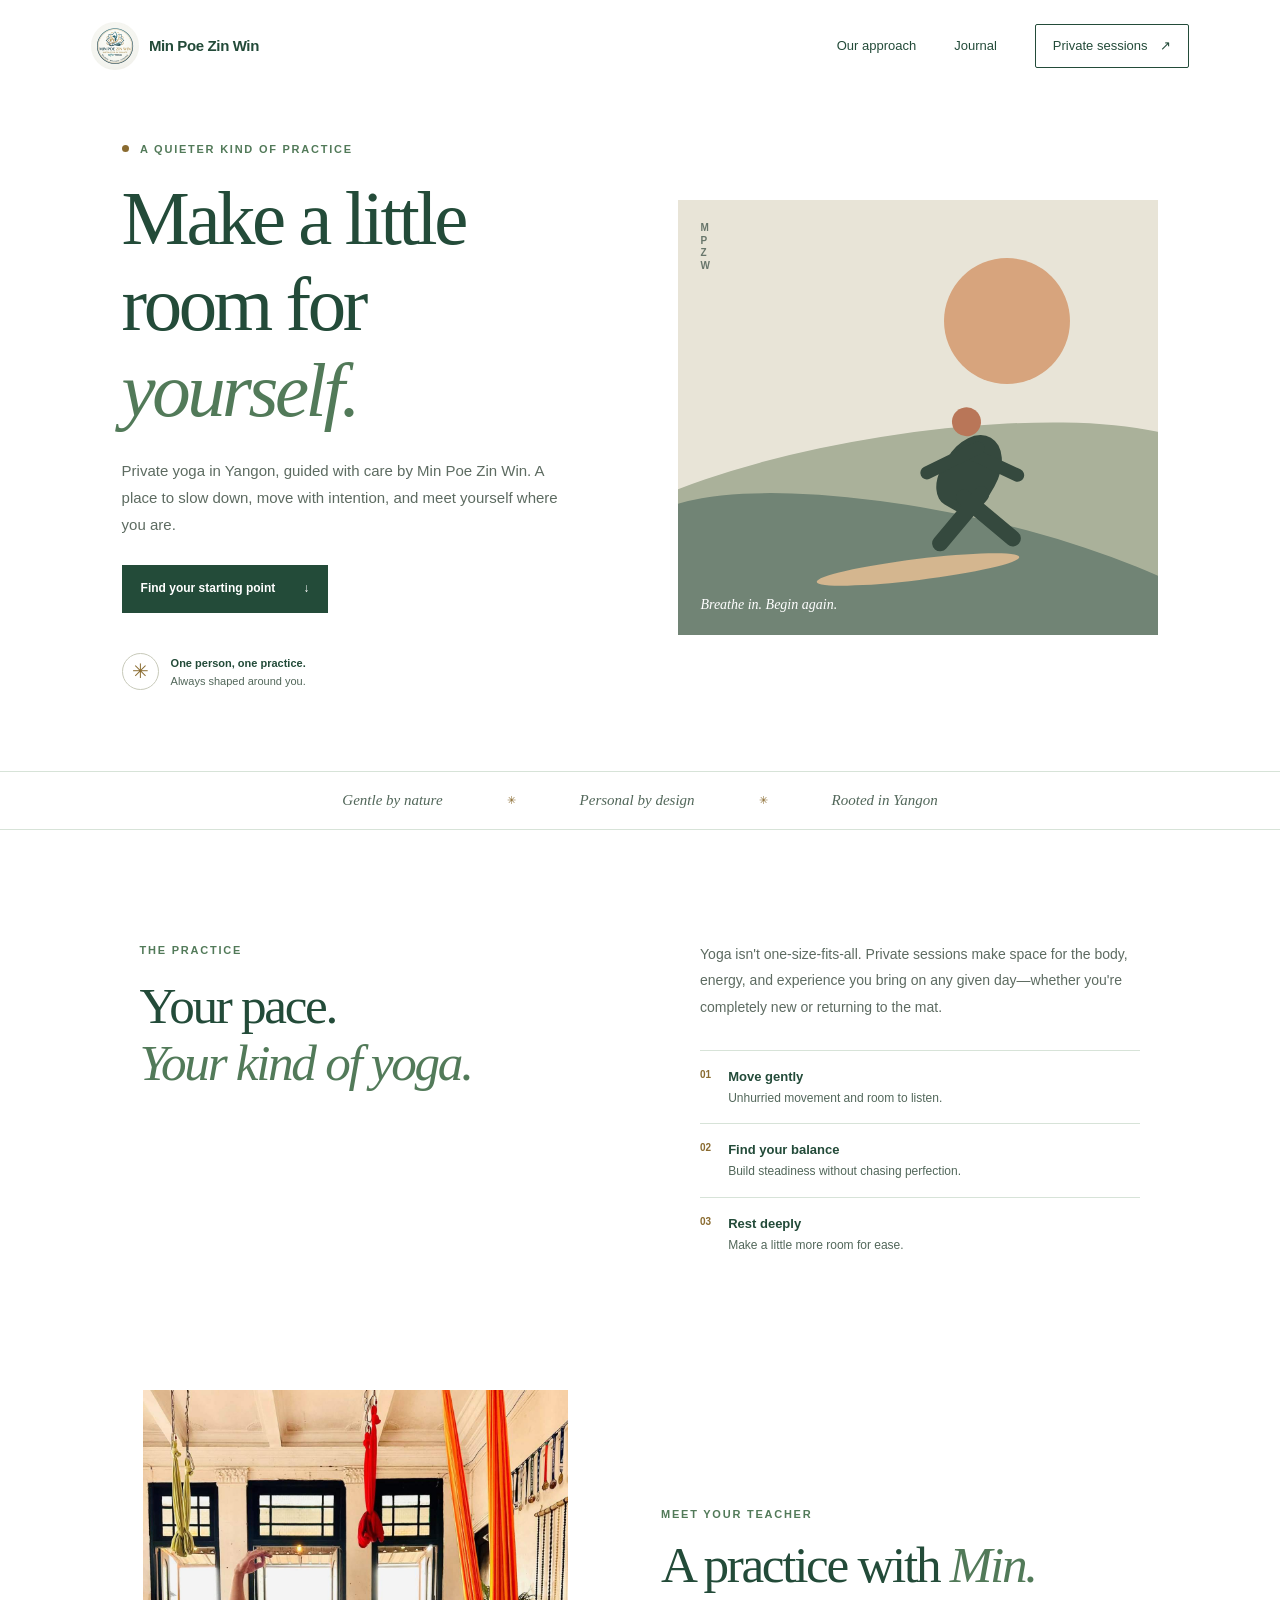
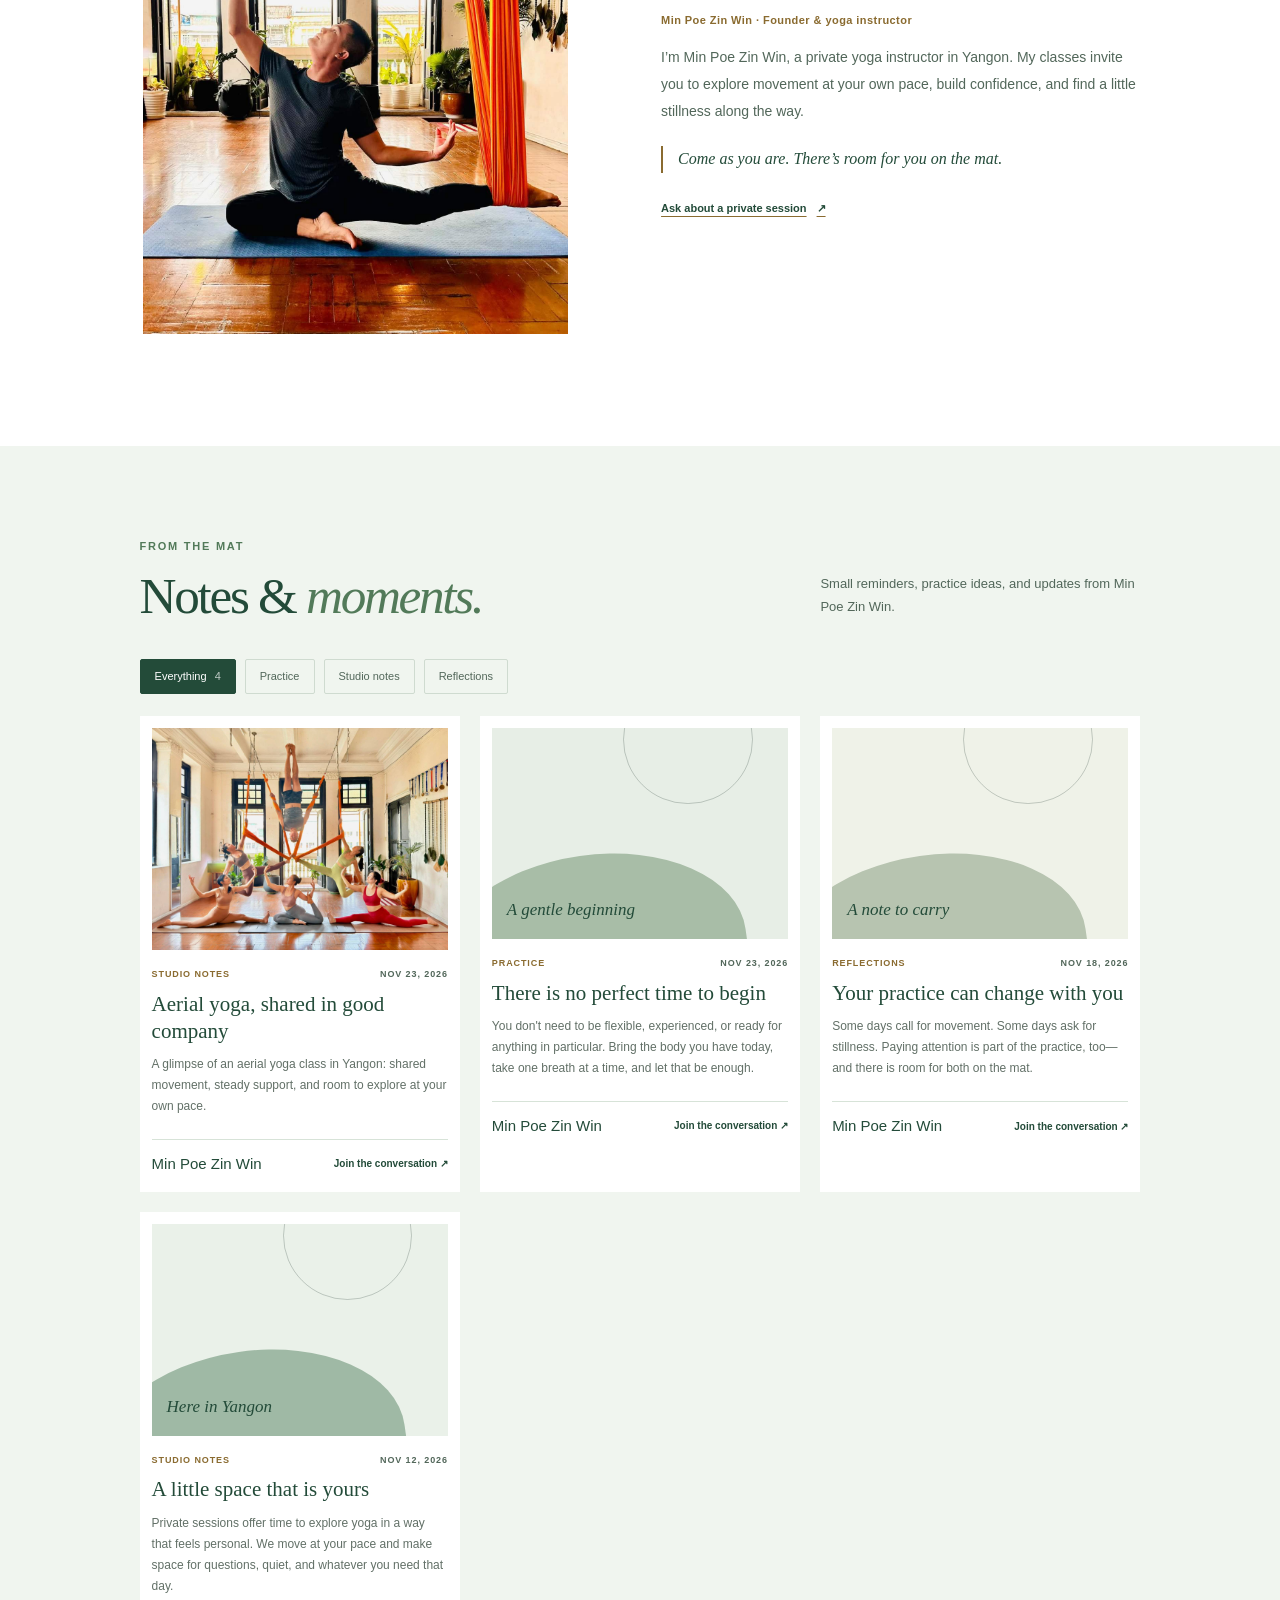
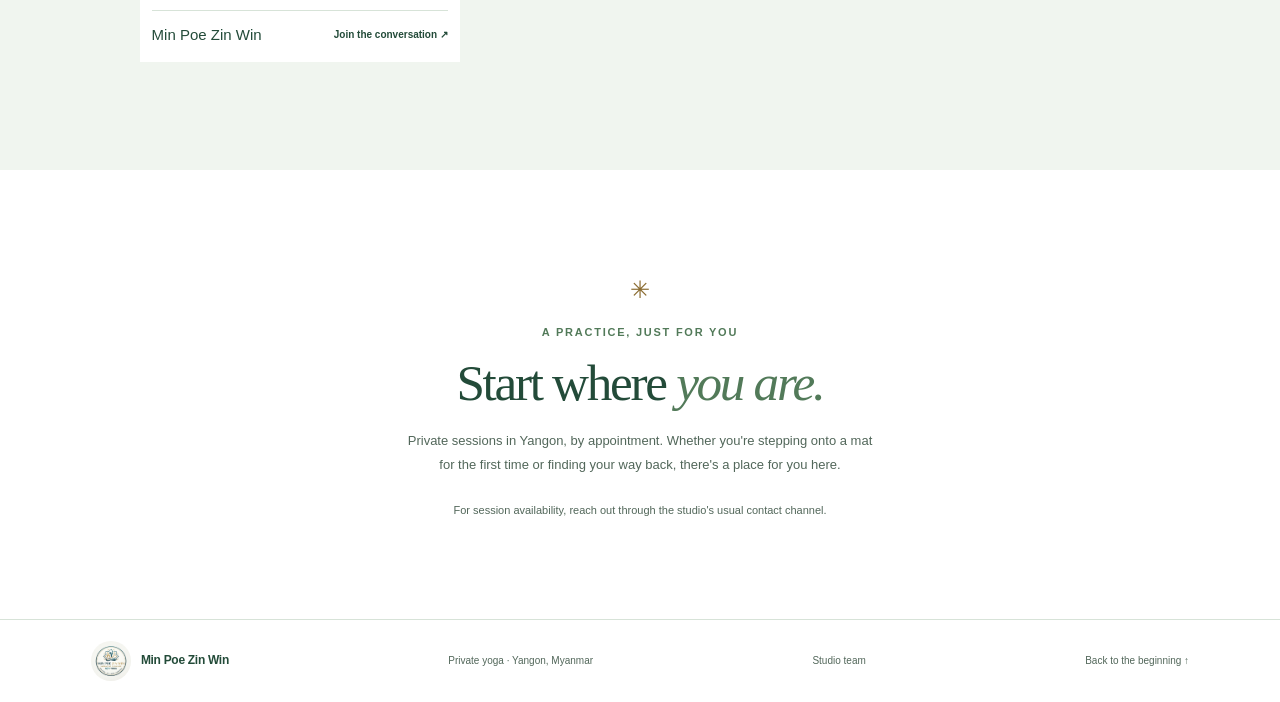
==== commit d4f90b22: "Add founder profile and aerial yoga photos Co-authored-by: Copilot App <223556219+Copilot@users.nore" ====
--- a/index.html
+++ b/index.html
@@ -3,7 +3,7 @@
   <head>
     <meta charset="utf-8">
     <meta name="viewport" content="width=device-width, initial-scale=1">
-    <meta name="theme-color" content="#f5f2eb">
+    <meta name="theme-color" content="#ffffff">
     <meta name="description" content="Private, thoughtful yoga in Yangon with Min Poe Zin Win. Find gentle practices, studio notes, and updates.">
     <title>Min Poe Zin Win — Private Yoga in Yangon</title>
     <link rel="icon" href="assets/favicon-32.png" type="image/png" sizes="32x32">
@@ -76,6 +76,20 @@
         </div>
       </section>
 
+      <section class="founder section-shell" id="about" aria-labelledby="founder-title">
+        <div class="founder-photo">
+          <img src="assets/photos/min-poe-zin-win-profile.jpg" alt="Min Poe Zin Win practicing aerial yoga in the Yangon studio" width="1250" height="1600" loading="lazy">
+        </div>
+        <div class="founder-copy">
+          <p class="eyebrow">Meet your teacher</p>
+          <h2 id="founder-title">A practice with <em>Min.</em></h2>
+          <p class="founder-name">Min Poe Zin Win · Founder &amp; yoga instructor</p>
+          <p class="founder-description">I’m Min Poe Zin Win, a private yoga instructor in Yangon. My classes invite you to explore movement at your own pace, build confidence, and find a little stillness along the way.</p>
+          <p class="founder-note">Come as you are. There’s room for you on the mat.</p>
+          <a class="founder-link" href="#contact">Ask about a private session <span aria-hidden="true">↗</span></a>
+        </div>
+      </section>
+
       <section class="journal" id="journal" aria-labelledby="journal-title">
         <div class="journal-heading section-shell">
           <div>
--- a/styles.css
+++ b/styles.css
@@ -1,12 +1,12 @@
 :root {
   color-scheme: light;
-  --paper: #f5f2eb;
-  --paper-deep: #ebe6da;
-  --ink: #263d34;
-  --ink-soft: #66766b;
-  --moss: #768672;
-  --clay: #bd785a;
-  --line: #dcd7ca;
+  --paper: #fff;
+  --paper-deep: #eef4ed;
+  --ink: #234b39;
+  --ink-soft: #52675a;
+  --moss: #527a59;
+  --clay: #8a6b30;
+  --line: #d7e3d8;
   --serif: "Playfair Display", Georgia, serif;
   --sans: "DM Sans", "Segoe UI", sans-serif;
 }
@@ -65,37 +65,47 @@
 .section-shell { max-width: 1180px; margin: auto; padding-right: 7%; padding-left: 7%; }
 .approach { display: grid; grid-template-columns: 1fr 1fr; gap: 12%; padding-top: 111px; padding-bottom: 120px; }
 h2 { font-size: clamp(38px, 4vw, 52px); }
+.founder { display: grid; grid-template-columns: minmax(0, .9fr) minmax(0, 1fr); align-items: center; gap: 9%; padding-top: 0; padding-bottom: 112px; }
+.founder-photo { max-width: 425px; justify-self: center; overflow: hidden; background: var(--paper-deep); }
+.founder-photo img { display: block; width: 100%; height: auto; }
+.founder-copy { max-width: 480px; }
+.founder-copy .eyebrow { margin-bottom: 13px; }
+.founder-name { margin: 18px 0 15px; color: var(--clay); font-size: 11px; font-weight: 700; letter-spacing: .04em; }
+.founder-description { margin: 0; color: var(--ink-soft); font-size: 14px; line-height: 1.9; }
+.founder-note { margin: 22px 0; padding-left: 15px; border-left: 2px solid var(--clay); color: var(--ink); font-family: var(--serif); font-size: 16px; font-style: italic; }
+.founder-link { display: inline-flex; gap: 10px; align-items: center; color: var(--ink); font-size: 11px; font-weight: 700; text-decoration-color: var(--clay); text-underline-offset: 4px; }
+.founder-link:hover { color: var(--clay); }
 .approach-copy > p { max-width: 500px; margin: 0 0 29px; color: #5d6b61; font-size: 14px; line-height: 1.9; }
 .practice-list > div { display: flex; gap: 17px; padding: 15px 0; border-top: 1px solid var(--line); }
 .practice-number { padding-top: 1px; color: var(--clay); font-size: 10px; font-weight: 700; }
 .practice-list p { margin: 0; color: var(--ink-soft); font-size: 12px; line-height: 1.7; }
 .practice-list strong { color: var(--ink); font-size: 13px; }
-.journal { padding: 91px 0 108px; background: #ece9e0; }
+.journal { padding: 91px 0 108px; background: #f0f5ef; }
 .journal-heading { display: flex; align-items: end; justify-content: space-between; gap: 30px; }
 .journal-heading .eyebrow { margin-bottom: 12px; }
 .journal-intro { max-width: 320px; margin: 0 0 6px; color: var(--ink-soft); font-size: 13px; line-height: 1.8; }
 .filters { display: flex; flex-wrap: wrap; gap: 9px; margin-top: 34px; margin-bottom: 22px; }
-.filter-button { min-height: 35px; padding: 0 14px; border: 1px solid #d5d1c5; border-radius: 2px; background: transparent; color: var(--ink-soft); cursor: pointer; font-size: 11px; }
+.filter-button { min-height: 35px; padding: 0 14px; border: 1px solid #cfdbd0; border-radius: 2px; background: transparent; color: var(--ink-soft); cursor: pointer; font-size: 11px; }
 .filter-button:hover, .filter-button.is-active { border-color: var(--ink); background: var(--ink); color: #fff; }
-.filter-button:focus-visible, a:focus-visible, button:focus-visible { outline: 3px solid #bd785a; outline-offset: 3px; }
+.filter-button:focus-visible, a:focus-visible, button:focus-visible { outline: 3px solid var(--moss); outline-offset: 3px; }
 .filter-button [data-count] { padding-left: 5px; opacity: .7; }
 .post-grid { display: grid; grid-template-columns: repeat(3, minmax(0, 1fr)); gap: 20px; }
 .feed-message { grid-column: 1 / -1; margin: 14px 0; color: var(--ink-soft); font-size: 13px; }
-.post-card { min-width: 0; padding: 12px 12px 0; background: #f7f5ef; }
-.post-gallery, .post-art { position: relative; display: block; width: 100%; aspect-ratio: 1.4; overflow: hidden; background: #e6dece; }
-.post-gallery { display: grid; grid-template-columns: 1fr; gap: 2px; }
+.post-card { min-width: 0; padding: 12px 12px 0; background: #fff; }
+.post-gallery, .post-art { position: relative; display: block; width: 100%; aspect-ratio: 1.4; overflow: hidden; background: #e7eee6; }
+.post-gallery { display: grid; grid-template-columns: 1fr; gap: 2px; aspect-ratio: 4 / 3; }
 .post-gallery.has-multiple { grid-template-columns: repeat(2, 1fr); }
 .post-gallery img { width: 100%; height: 100%; min-height: 0; object-fit: cover; }
 .post-art { display: flex; align-items: end; padding: 15px; }
 .post-art::before, .post-art::after { position: absolute; display: block; content: ""; }
 .post-art::before { top: -25%; right: 12%; width: 43%; aspect-ratio: 1; border: 1px solid rgba(38, 61, 52, .24); border-radius: 50%; }
 .post-art::after { right: 14%; bottom: -50%; left: -18%; height: 90%; border-radius: 50% 50% 0 0; background: rgba(82, 111, 87, .4); transform: rotate(-8deg); }
-.post-art--practice { background: #e3d8c8; }
-.post-art--practice::after { background: rgba(174, 123, 86, .55); }
-.post-art--studio { background: #d9e0d2; }
-.post-art--studio::after { background: rgba(97, 121, 97, .5); }
-.post-art--notes { background: #e4d3c7; }
-.post-art--notes::after { background: rgba(133, 100, 84, .45); }
+.post-art--practice { background: #e7eee6; }
+.post-art--practice::after { background: rgba(92, 130, 89, .45); }
+.post-art--studio { background: #eaf1e9; }
+.post-art--studio::after { background: rgba(78, 123, 91, .48); }
+.post-art--notes { background: #eff2e8; }
+.post-art--notes::after { background: rgba(98, 126, 91, .4); }
 .post-art-label { position: relative; z-index: 1; color: var(--ink); font-family: var(--serif); font-size: 17px; font-style: italic; }
 .post-meta { display: flex; align-items: center; justify-content: space-between; gap: 10px; margin: 17px 0 9px; color: var(--ink-soft); font-size: 9px; font-weight: 600; letter-spacing: .1em; text-transform: uppercase; }
 .post-category { color: var(--clay); }
@@ -131,7 +141,7 @@
 .admin-field input, .admin-field select, .admin-field textarea, .admin-output {
   width: 100%;
   padding: 11px 12px;
-  border: 1px solid #d5d1c5;
+  border: 1px solid #cfdbd0;
   border-radius: 0;
   background: #fff;
   color: var(--ink);
@@ -167,6 +177,7 @@
   .hero { gap: 5%; padding-right: 6%; padding-left: 6%; }
   .hero-art { height: 380px; }
   .approach { gap: 7%; }
+  .founder { gap: 6%; }
   .section-shell { padding-right: 5%; padding-left: 5%; }
   .post-grid { gap: 13px; }
   .post-card { padding-right: 9px; padding-left: 9px; }
@@ -191,6 +202,9 @@
   .welcome-strip p { font-size: 12px; }
   .welcome-strip span { font-size: 9px; }
   .approach { grid-template-columns: 1fr; gap: 28px; padding-top: 72px; padding-bottom: 76px; }
+  .founder { grid-template-columns: 1fr; gap: 26px; padding-bottom: 72px; }
+  .founder-photo { width: min(100%, 400px); justify-self: start; }
+  .founder-copy { max-width: 520px; }
   .journal { padding-top: 70px; padding-bottom: 75px; }
   .journal-heading { display: block; }
   .journal-intro { margin-top: 13px; }
@@ -200,7 +214,8 @@
   .post-card { padding: 12px 12px 0; }
   .post-card h3 { font-size: 21px; }
   .post-body { min-height: 0; }
-  .post-gallery, .post-art { aspect-ratio: 1.65; }
+  .post-gallery { aspect-ratio: 4 / 3; }
+  .post-art { aspect-ratio: 1.65; }
   .contact { padding-top: 75px; padding-bottom: 77px; }
   .site-footer { flex-wrap: wrap; padding: 18px 5%; }
   .site-footer p { order: 1; width: 100%; }
